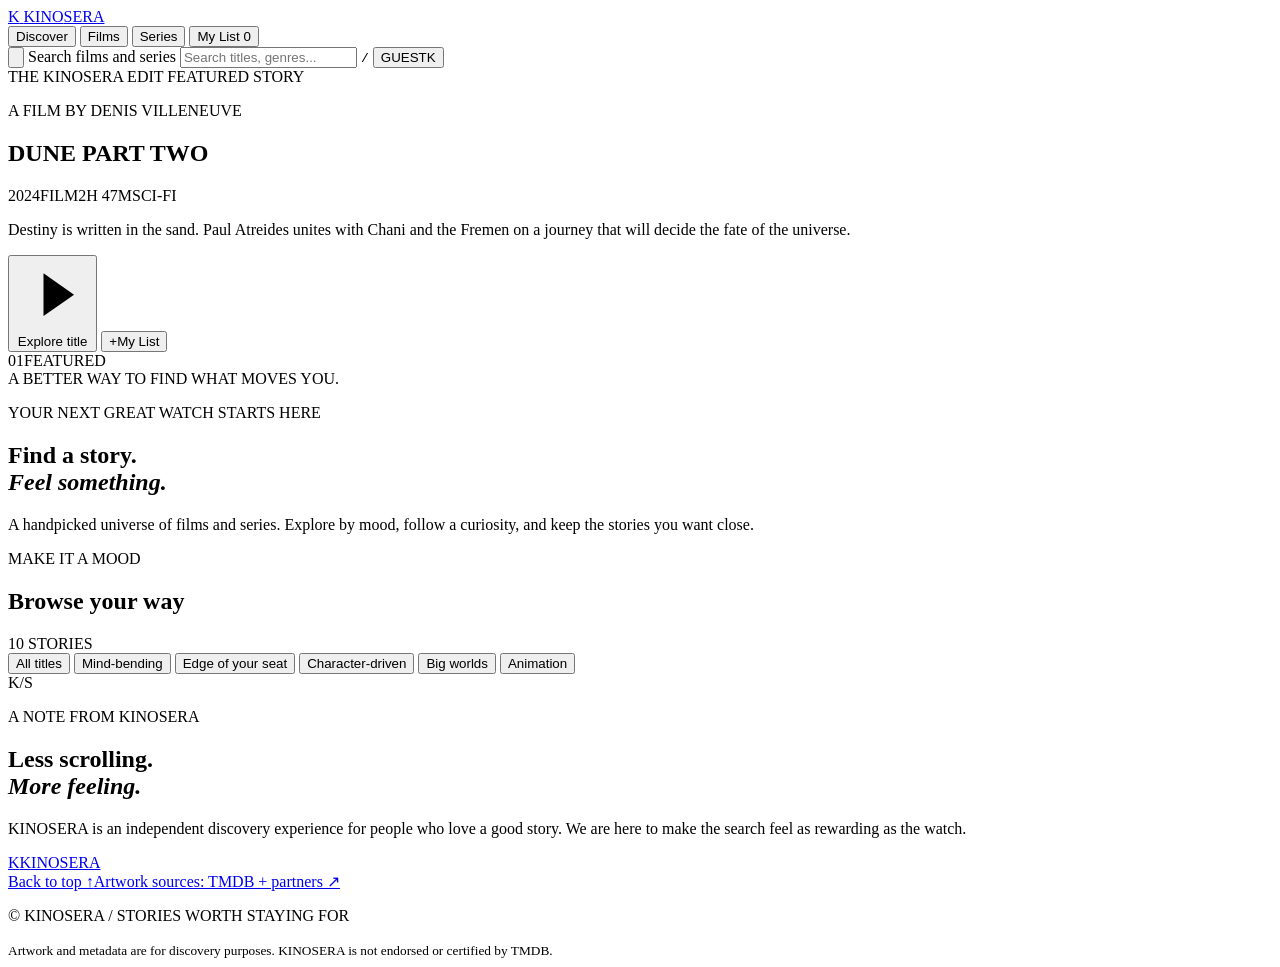
==== public/index.html @ 2743f326 "Prepare Cloudflare static asset deployment: public/index.html" ====
<!doctype html>
<html lang="en">
<head>
  <meta charset="UTF-8">
  <meta name="viewport" content="width=device-width, initial-scale=1">
  <meta name="theme-color" content="#08090c">
  <meta name="description" content="KINOSERA — a considered universe of films and series. Find the story you have been looking for.">
  <title>KINOSERA — Stories worth staying for</title>
  <link rel="preconnect" href="https://fonts.googleapis.com">
  <link rel="preconnect" href="https://fonts.gstatic.com" crossorigin>
  <link rel="preconnect" href="https://image.tmdb.org">
  <link href="https://fonts.googleapis.com/css2?family=DM+Sans:wght@400;500;600;700&family=Instrument+Serif:ital@0;1&family=Manrope:wght@400;500;600;700;800&display=swap" rel="stylesheet">
  <link rel="stylesheet" href="styles.css">
</head>
<body>
  <div class="site-noise" aria-hidden="true"></div>
  <header class="topbar" id="topbar">
    <a class="brand" href="#top" aria-label="KINOSERA home">
      <span class="brand-mark">K</span>
      <span class="brand-name">KINO<span>SERA</span></span>
    </a>

    <nav class="main-nav" aria-label="Main navigation">
      <button class="nav-link is-active" data-view="all">Discover</button>
      <button class="nav-link" data-view="film">Films</button>
      <button class="nav-link" data-view="series">Series</button>
      <button class="nav-link" data-view="list">My List <span class="list-count" id="listCount">0</span></button>
    </nav>

    <div class="top-actions">
      <button class="icon-button search-toggle" id="searchToggle" aria-label="Open search" aria-expanded="false">
        <svg viewBox="0 0 24 24" aria-hidden="true"><circle cx="10.8" cy="10.8" r="6.8"></circle><path d="m16 16 4.2 4.2"></path></svg>
      </button>
      <label class="search-field" id="searchField">
        <span class="sr-only">Search films and series</span>
        <input id="searchInput" type="search" placeholder="Search titles, genres..." autocomplete="off">
        <kbd>/</kbd>
      </label>
      <button class="profile-button" id="profileToggle" aria-expanded="false" aria-label="Guest profile">
        <span class="profile-label">GUEST</span><span class="profile-avatar">K</span>
      </button>
      <div class="profile-menu" id="profileMenu" hidden>
        <strong>Guest profile</strong>
        <span>Your list is saved on this device.</span>
        <span class="profile-menu-note">Accounts are coming later.</span>
      </div>
    </div>
  </header>

  <main id="top">
    <section class="hero" aria-labelledby="heroTitle">
      <div class="hero-backdrop" role="img" aria-label="Dune: Part Two cinematic desert backdrop"></div>
      <div class="hero-vignette"></div>
      <div class="hero-content">
        <div class="hero-overline"><span class="overline-rule"></span> THE KINOSERA EDIT <span class="overline-dot"></span> FEATURED STORY</div>
        <p class="hero-kicker">A FILM BY DENIS VILLENEUVE</p>
        <h1 id="heroTitle">DUNE <span>PART TWO</span></h1>
        <div class="hero-meta">
          <span>2024</span><i></i><span>FILM</span><i></i><span>2H 47M</span><i></i><span>SCI-FI</span>
        </div>
        <p class="hero-description">Destiny is written in the sand. Paul Atreides unites with Chani and the Fremen on a journey that will decide the fate of the universe.</p>
        <div class="hero-actions">
          <button class="button button-primary" id="heroDetails"><svg viewBox="0 0 24 24" aria-hidden="true"><path d="m9 5 10 7-10 7z"></path></svg> Explore title</button>
          <button class="button button-secondary" id="heroSave"><span class="button-plus">+</span><span id="heroSaveText">My List</span></button>
        </div>
      </div>
      <div class="hero-index"><span>01</span><span class="hero-index-line"></span><span>FEATURED</span></div>
      <div class="hero-bottom-note">A BETTER WAY TO FIND WHAT MOVES YOU.</div>
    </section>

    <div class="page-content">
      <section class="welcome-strip">
        <div>
          <p class="eyebrow">YOUR NEXT GREAT WATCH STARTS HERE</p>
          <h2>Find a story.<br><em>Feel something.</em></h2>
        </div>
        <p class="welcome-copy">A handpicked universe of films and series. Explore by mood, follow a curiosity, and keep the stories you want close.</p>
      </section>

      <section class="discovery-tools" aria-label="Browse catalogue">
        <div class="browse-heading">
          <div><p class="eyebrow">MAKE IT A MOOD</p><h2>Browse your way</h2></div>
          <span id="catalogueCount">10 STORIES</span>
        </div>
        <div class="genre-chips" id="genreChips">
          <button class="genre-chip is-active" data-genre="All">All titles</button>
          <button class="genre-chip" data-genre="Sci-Fi">Mind-bending</button>
          <button class="genre-chip" data-genre="Thriller">Edge of your seat</button>
          <button class="genre-chip" data-genre="Drama">Character-driven</button>
          <button class="genre-chip" data-genre="Adventure">Big worlds</button>
          <button class="genre-chip" data-genre="Animation">Animation</button>
        </div>
      </section>

      <section class="search-view" id="searchView" hidden>
        <div class="section-heading"><div><p class="eyebrow">THE KINOSERA INDEX</p><h2 id="searchHeading">Search results</h2></div><span id="searchCount"></span></div>
        <div class="poster-grid" id="searchGrid"></div>
        <div class="empty-state" id="searchEmpty" hidden><span class="empty-mark">K</span><h3>No stories found.</h3><p>Try another title, genre, or a shorter search.</p></div>
      </section>

      <section class="catalogue" id="catalogue">
        <div id="railsRoot"></div>
        <div class="empty-state list-empty" id="listEmpty" hidden>
          <span class="empty-mark">K</span><h3>Your list is still a blank page.</h3>
          <p>Save the films and series you want to come back to. They will be waiting here.</p>
          <button class="button button-primary" id="backToDiscover">Explore the catalogue</button>
        </div>
      </section>

      <section class="about-band">
        <div class="about-monogram">K<span>/</span>S</div>
        <div><p class="eyebrow">A NOTE FROM KINOSERA</p><h2>Less scrolling.<br><em>More feeling.</em></h2></div>
        <p>KINOSERA is an independent discovery experience for people who love a good story. We are here to make the search feel as rewarding as the watch.</p>
      </section>
    </div>
  </main>

  <footer class="footer">
    <a class="brand footer-brand" href="#top"><span class="brand-mark">K</span><span class="brand-name">KINO<span>SERA</span></span></a>
    <div class="footer-links"><a href="#top">Back to top ↑</a><a href="https://www.themoviedb.org/" target="_blank" rel="noopener noreferrer">Artwork sources: TMDB + partners ↗</a></div>
    <p>© <span id="year"></span> KINOSERA <span class="footer-divider">/</span> STORIES WORTH STAYING FOR</p>
    <small>Artwork and metadata are for discovery purposes. KINOSERA is not endorsed or certified by TMDB.</small>
  </footer>

  <dialog class="detail-dialog" id="detailDialog" aria-labelledby="detailTitle">
    <button class="dialog-close" id="dialogClose" aria-label="Close details">×</button>
    <div id="dialogContent"></div>
  </dialog>
  <div class="toast" id="toast" role="status" aria-live="polite"></div>
  <script src="app.js"></script>
</body>
</html>
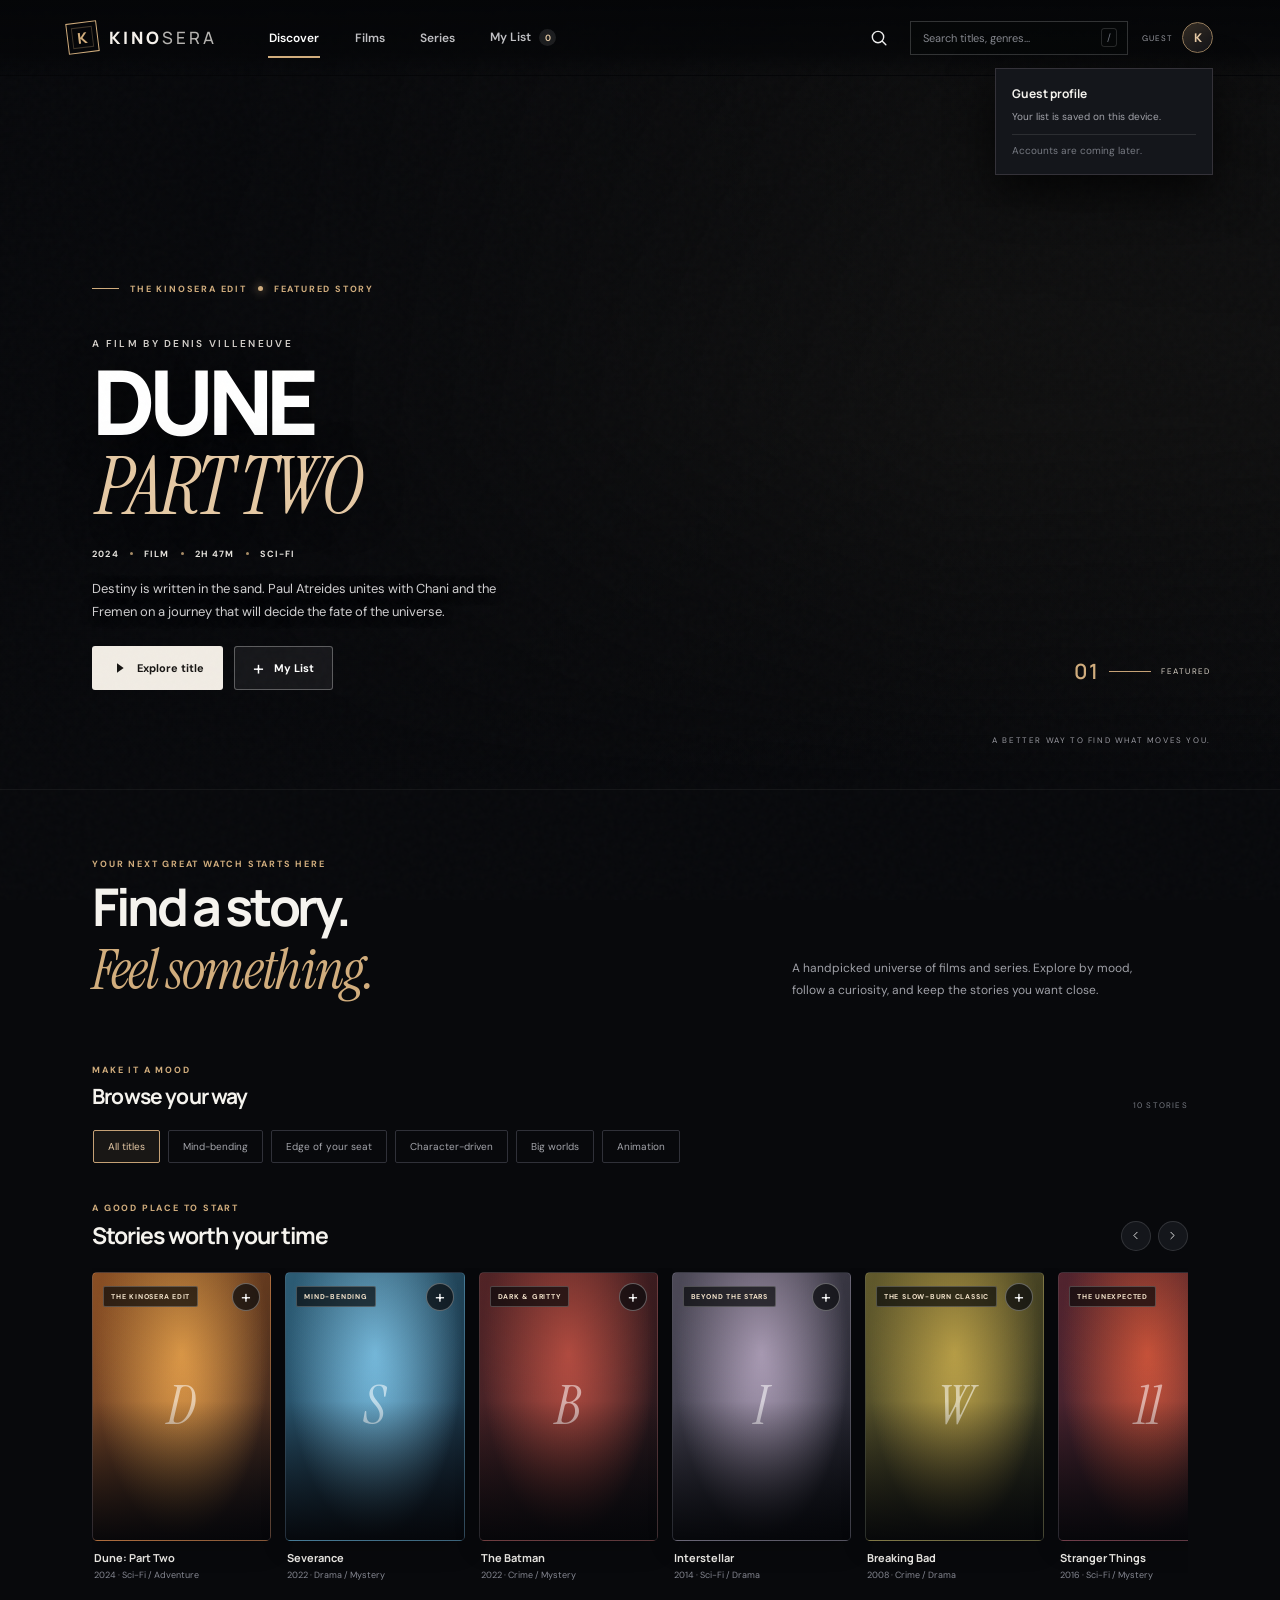
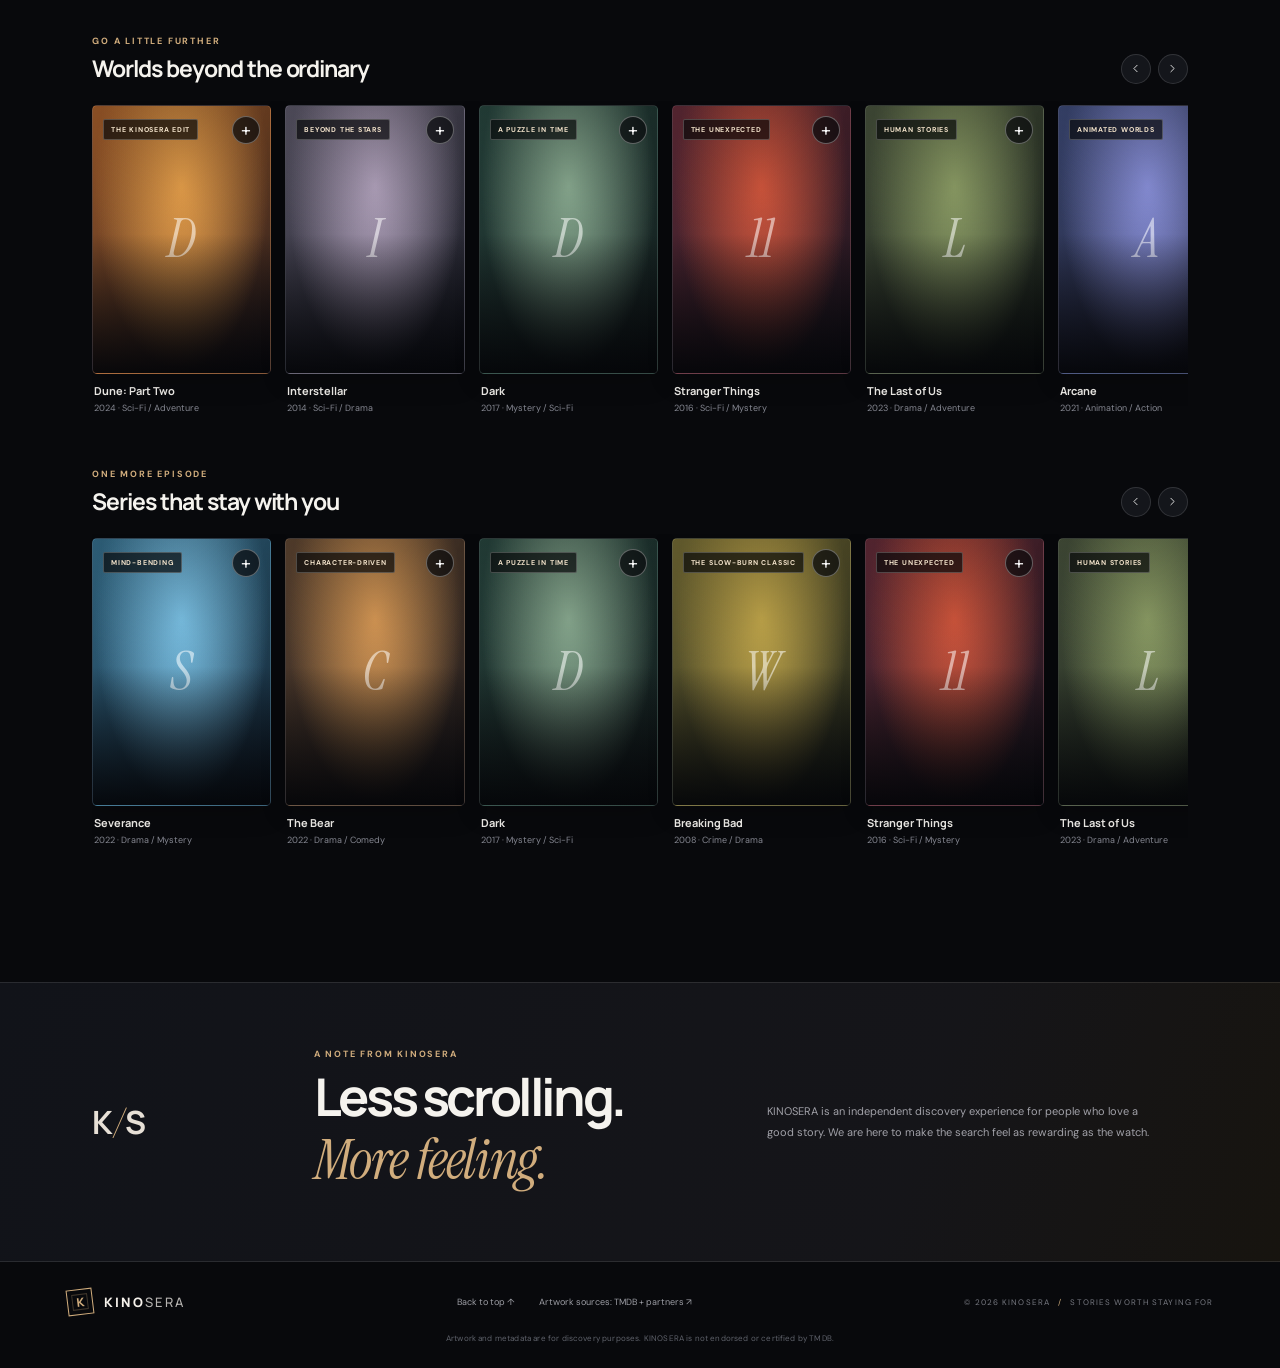
==== commit de6b02fd: "Polish KINOSERA site metadata" ====
--- a/public/index.html
+++ b/public/index.html
@@ -4,6 +4,7 @@
   <meta charset="UTF-8">
   <meta name="viewport" content="width=device-width, initial-scale=1">
   <meta name="theme-color" content="#08090c">
+  <meta name="application-name" content="KINOSERA">
   <meta name="description" content="KINOSERA — a considered universe of films and series. Find the story you have been looking for.">
   <title>KINOSERA — Stories worth staying for</title>
   <link rel="preconnect" href="https://fonts.googleapis.com">
--- a/public/styles.css
+++ b/public/styles.css
@@ -0,0 +1,262 @@
+:root{
+  color-scheme:dark;
+  --bg:#08090c;
+  --surface:#111318;
+  --surface-2:#171920;
+  --text:#f5f3ee;
+  --muted:#a2a3aa;
+  --subtle:#777a83;
+  --line:rgba(255,255,255,.1);
+  --gold:#d1ad7d;
+  --gold-soft:#e7cba7;
+  --red:#a64037;
+  --font-display:"Manrope",sans-serif;
+  --font-body:"DM Sans",sans-serif;
+  --font-editorial:"Instrument Serif",Georgia,serif;
+}
+*{box-sizing:border-box}
+html{scroll-behavior:smooth;scroll-padding-top:86px}
+body{margin:0;min-width:320px;background:var(--bg);color:var(--text);font-family:var(--font-body);overflow-x:hidden}
+body,button,input{font-family:var(--font-body)}
+button,a{-webkit-tap-highlight-color:transparent}
+button{color:inherit}
+a{color:inherit;text-decoration:none}
+button:focus-visible,a:focus-visible,input:focus-visible{outline:2px solid var(--gold);outline-offset:4px}
+::selection{background:var(--gold);color:#15120d}
+.sr-only{position:absolute;width:1px;height:1px;padding:0;margin:-1px;overflow:hidden;clip:rect(0,0,0,0);white-space:nowrap;border:0}
+.site-noise{position:fixed;inset:0;z-index:10;pointer-events:none;opacity:.035;background-image:url("data:image/svg+xml,%3Csvg viewBox='0 0 180 180' xmlns='http://www.w3.org/2000/svg'%3E%3Cfilter id='n'%3E%3CfeTurbulence type='fractalNoise' baseFrequency='.85' numOctaves='3' stitchTiles='stitch'/%3E%3C/filter%3E%3Crect width='100%25' height='100%25' filter='url(%23n)' opacity='.6'/%3E%3C/svg%3E")}
+.topbar{height:76px;position:fixed;inset:0 0 auto;z-index:30;display:flex;align-items:center;gap:clamp(22px,4vw,62px);padding:0 clamp(22px,5.2vw,82px);background:linear-gradient(180deg,rgba(5,6,8,.96),rgba(5,6,8,.72) 70%,transparent);transition:background .25s,border-color .25s;border-bottom:1px solid transparent}
+.topbar.scrolled{background:rgba(8,9,12,.94);border-color:var(--line);backdrop-filter:blur(18px)}
+.brand{display:inline-flex;align-items:center;gap:11px;flex:0 0 auto}
+.brand-mark{display:grid;place-items:center;width:31px;height:31px;border:1px solid var(--gold);color:var(--gold);font:800 15px var(--font-display);transform:rotate(-7deg);position:relative}
+.brand-mark:after{content:"";position:absolute;inset:4px;border:1px solid rgba(209,173,125,.28)}
+.brand-name{font:800 17px var(--font-display);letter-spacing:.18em;color:#f5f1eb}
+.brand-name span{font-weight:500;color:#b6b4b1}
+.main-nav{display:flex;align-items:center;gap:clamp(18px,2.6vw,38px);height:100%}
+.nav-link{height:100%;position:relative;border:0;background:transparent;padding:0 1px;color:#c0c0c3;font-size:12px;font-weight:600;cursor:pointer;transition:color .2s}
+.nav-link:hover,.nav-link.is-active{color:#fff}
+.nav-link.is-active:after{content:"";position:absolute;bottom:17px;left:0;right:0;height:2px;background:var(--gold)}
+.list-count{display:inline-grid;place-items:center;min-width:17px;height:17px;padding:0 4px;margin-left:5px;border-radius:20px;background:#ffffff18;color:var(--gold-soft);font-size:9px}
+.top-actions{margin-left:auto;display:flex;align-items:center;gap:14px;position:relative}
+.icon-button{width:34px;height:34px;display:grid;place-items:center;border:0;background:transparent;color:#eee;cursor:pointer}
+.icon-button svg{width:20px;fill:none;stroke:currentColor;stroke-width:1.7;stroke-linecap:round}
+.search-field{width:clamp(150px,17vw,235px);height:34px;display:flex;align-items:center;gap:8px;padding:0 10px;border:1px solid rgba(255,255,255,.18);background:rgba(7,8,10,.28);transition:border-color .2s,background .2s}
+.search-field:focus-within{border-color:var(--gold);background:#090a0d}
+.search-field input{width:100%;min-width:0;border:0;outline:0;background:transparent;color:#fff;font-size:11px}
+.search-field input::placeholder{color:#85878e}
+.search-field kbd{color:#737781;font:10px var(--font-body);border:1px solid #ffffff24;padding:2px 5px;border-radius:3px}
+.profile-button{display:flex;align-items:center;gap:9px;border:0;background:transparent;cursor:pointer;padding:2px 0}
+.profile-label{font-size:8px;letter-spacing:.14em;color:#9a9ba2}
+.profile-avatar{display:grid;place-items:center;width:31px;height:31px;border-radius:50%;border:1px solid #947b5b;background:linear-gradient(145deg,#352d24,#121318);color:var(--gold-soft);font:800 12px var(--font-display)}
+.profile-menu{position:absolute;top:48px;right:0;width:218px;padding:16px;background:#14161b;border:1px solid #343239;box-shadow:0 16px 45px #000b;display:grid;gap:7px}
+.profile-menu strong{font:700 12px var(--font-display)}
+.profile-menu span{font-size:10px;color:var(--muted);line-height:1.5}
+.profile-menu .profile-menu-note{color:#777a82;border-top:1px solid var(--line);padding-top:8px;margin-top:3px}
+.hero{height:min(790px,100svh);min-height:650px;position:relative;display:flex;align-items:flex-end;overflow:hidden;background:#111;isolation:isolate;padding:0 clamp(24px,7.2vw,112px) 100px}
+.hero-backdrop{position:absolute;z-index:-3;inset:0;background-image:url("https://image.tmdb.org/t/p/w1280/o869RihWTdTyBcEZBjz0izvEsVf.jpg");background-size:cover;background-position:center 43%;transform:scale(1.025);animation:hero-settle 1.4s ease-out both}
+@keyframes hero-settle{from{transform:scale(1.09);filter:brightness(.7)}to{transform:scale(1.025);filter:brightness(1)}}
+.hero-vignette{position:absolute;z-index:-2;inset:0;background:linear-gradient(90deg,#08090cf7 0%,rgba(8,9,12,.92) 20%,rgba(8,9,12,.58) 42%,rgba(8,9,12,.1) 74%,rgba(8,9,12,.12) 100%),linear-gradient(0deg,#08090c 0%,rgba(8,9,12,.58) 13%,transparent 46%,rgba(8,9,12,.26) 100%),radial-gradient(ellipse at 77% 45%,transparent 20%,rgba(0,0,0,.24) 90%)}
+.hero-content{position:relative;z-index:2;width:min(640px,62vw);padding-top:100px}
+.hero-overline,.eyebrow{font-size:9px;font-weight:700;letter-spacing:.2em;color:var(--gold);text-transform:uppercase}
+.hero-overline{display:flex;align-items:center;gap:11px}
+.overline-rule{width:27px;height:1px;background:var(--gold)}
+.overline-dot{width:5px;height:5px;border-radius:50%;background:var(--gold);box-shadow:0 0 10px #d1ad7d}
+.hero-kicker{margin:42px 0 10px;color:#d7d3ce;font-size:10px;letter-spacing:.23em;font-weight:600}
+.hero h1{margin:0;color:#fff;font:800 clamp(54px,7vw,96px)/.91 var(--font-display);letter-spacing:-.075em;text-shadow:0 4px 36px #0008}
+.hero h1 span{display:block;font:italic 400 .88em/.98 var(--font-editorial);letter-spacing:-.035em;color:#e5c9a4;margin:7px 0 0 4px}
+.hero-meta{display:flex;align-items:center;gap:11px;margin-top:22px;color:#e5e2dc;font-size:9px;font-weight:700;letter-spacing:.13em}
+.hero-meta i{width:3px;height:3px;border-radius:50%;background:var(--gold);opacity:.8}
+.hero-description{max-width:445px;margin:17px 0 23px;color:#d0cfd0;font-size:13px;line-height:1.78;text-shadow:0 1px 12px #0008}
+.hero-actions{display:flex;align-items:center;gap:11px}
+.button{min-height:44px;display:inline-flex;align-items:center;justify-content:center;gap:10px;padding:0 18px;border:1px solid transparent;border-radius:3px;font-size:11px;font-weight:700;cursor:pointer;transition:transform .2s,background .2s,border-color .2s,color .2s}
+.button:hover{transform:translateY(-2px)}
+.button svg{width:16px;height:16px;fill:currentColor}
+.button-primary{background:#f1ece4;color:#171513}
+.button-primary:hover{background:#fff}
+.button-secondary{background:rgba(35,35,38,.58);border-color:rgba(255,255,255,.3);color:#fff;backdrop-filter:blur(8px)}
+.button-secondary:hover{border-color:var(--gold);background:#161619}
+.button-plus{font-size:20px;font-weight:400;line-height:1}
+.hero-index{position:absolute;right:clamp(24px,5.4vw,82px);bottom:105px;display:flex;align-items:center;gap:10px;color:#d8d1c7;font-size:8px;letter-spacing:.18em}
+.hero-index span:first-child{font:600 21px var(--font-display);color:var(--gold)}
+.hero-index-line{width:42px;height:1px;background:#c6a276}
+.hero-bottom-note{position:absolute;right:clamp(24px,5.4vw,82px);bottom:45px;color:#9a9aa1;font-size:8px;letter-spacing:.2em}
+.page-content{position:relative;z-index:1;margin-top:-1px}
+.welcome-strip{display:flex;justify-content:space-between;align-items:flex-end;gap:30px;padding:68px clamp(24px,7.2vw,112px) 58px;border-top:1px solid #ffffff0d}
+.eyebrow{margin:0 0 12px}
+.welcome-strip h2,.about-band h2{margin:0;font:700 clamp(32px,4.2vw,52px)/.98 var(--font-display);letter-spacing:-.065em}
+.welcome-strip h2 em,.about-band h2 em{font:italic 400 1.08em var(--font-editorial);letter-spacing:-.025em;color:var(--gold)}
+.welcome-copy{max-width:370px;margin:0 2vw 5px 0;color:#9fa0a7;font-size:12px;line-height:1.85}
+.discovery-tools{padding:0 clamp(24px,7.2vw,112px) 34px}
+.browse-heading{display:flex;align-items:flex-end;justify-content:space-between;gap:20px}
+.browse-heading h2{margin:0;font:700 21px var(--font-display);letter-spacing:-.04em}
+.browse-heading .eyebrow{margin-bottom:6px}
+.browse-heading>span,.section-count{font-size:8px;letter-spacing:.15em;color:#777a82}
+.genre-chips{display:flex;gap:8px;overflow-x:auto;padding:20px 1px 5px;scrollbar-width:none}
+.genre-chips::-webkit-scrollbar{display:none}
+.genre-chip{flex:0 0 auto;padding:9px 14px;border:1px solid #303139;border-radius:2px;background:transparent;color:#a3a4aa;font-size:10px;cursor:pointer;transition:all .2s}
+.genre-chip:hover,.genre-chip.is-active{border-color:#c5a176;color:#e7cba7;background:rgba(197,161,118,.09)}
+.catalogue{padding:0 0 32px}
+.media-section{margin:0 0 42px;padding:0 clamp(24px,7.2vw,112px)}
+.section-heading{display:flex;align-items:flex-end;justify-content:space-between;gap:20px;margin-bottom:17px}
+.section-heading h2{margin:0;font:700 clamp(18px,2vw,23px) var(--font-display);letter-spacing:-.045em}
+.section-heading .eyebrow{margin-bottom:5px}
+.rail-controls{display:flex;align-items:center;gap:7px}
+.rail-control{width:30px;height:30px;display:grid;place-items:center;border:1px solid #ffffff21;border-radius:50%;background:#14161b;color:#ddd;cursor:pointer;transition:all .2s}
+.rail-control:hover{border-color:var(--gold);color:var(--gold);background:#1b1a18}
+.rail-control svg{width:13px;height:13px;fill:none;stroke:currentColor;stroke-width:1.8;stroke-linecap:round;stroke-linejoin:round}
+.poster-rail{display:grid;grid-auto-flow:column;grid-auto-columns:clamp(142px,14vw,196px);gap:14px;overflow-x:auto;overscroll-behavior-inline:contain;scroll-snap-type:x mandatory;scrollbar-width:none;padding:4px 3px 12px}
+.poster-rail::-webkit-scrollbar{display:none}
+.poster-grid{display:grid;grid-template-columns:repeat(5,minmax(0,1fr));gap:24px 16px;padding:4px 0 28px}
+.poster-card{min-width:0;position:relative;scroll-snap-align:start;cursor:pointer;transition:transform .28s ease}
+.poster-card:hover{transform:translateY(-5px)}
+.poster-frame{position:relative;aspect-ratio:2/3;overflow:hidden;border-radius:5px;background:linear-gradient(145deg,var(--poster-a,#3c3a3c),var(--poster-b,#13151a));border:1px solid rgba(255,255,255,.09);box-shadow:0 8px 24px #0003;isolation:isolate}
+.poster-frame:before{content:"";position:absolute;inset:0;z-index:1;background:linear-gradient(0deg,rgba(4,5,8,.92),transparent 52%,rgba(0,0,0,.18));pointer-events:none}
+.poster-frame:after{content:"";position:absolute;inset:0;z-index:0;background:radial-gradient(ellipse at 50% 35%,var(--poster-glow,#b88b5a),transparent 68%);opacity:.23}
+.poster-art{position:absolute;inset:0;width:100%;height:100%;object-fit:cover;object-position:center;z-index:0;transition:transform .55s cubic-bezier(.2,.65,.25,1),filter .3s}
+.poster-card:hover .poster-art{transform:scale(1.055);filter:saturate(1.08)}
+.poster-card.no-art .poster-art{display:none}
+.poster-fallback{position:absolute;inset:0;z-index:0;display:grid;place-items:center;color:#ffffffaa;font:italic 54px var(--font-editorial);background:radial-gradient(ellipse at 50% 30%,var(--poster-glow,#b88b5a),transparent 70%),linear-gradient(145deg,var(--poster-a,#3c3a3c),var(--poster-b,#13151a))}
+.poster-topline{position:absolute;z-index:2;left:10px;right:10px;top:10px;display:flex;justify-content:space-between;align-items:center}
+.poster-badge{padding:5px 7px;border:1px solid #ffffff38;background:#08090bb3;color:#f3e3cb;border-radius:2px;font-size:7px;letter-spacing:.11em;font-weight:700}
+.poster-save{width:28px;height:28px;display:grid;place-items:center;border:1px solid #ffffff53;border-radius:50%;background:#090a0dba;color:#fff;font-size:18px;line-height:1;cursor:pointer;backdrop-filter:blur(8px);transition:all .2s}
+.poster-save:hover,.poster-save.is-saved{border-color:var(--gold);color:var(--gold-soft);background:#17130f}
+.poster-overlay{position:absolute;z-index:2;inset:auto 0 0;padding:14px 12px 12px;opacity:0;transform:translateY(7px);transition:opacity .25s,transform .25s}
+.poster-card:hover .poster-overlay,.poster-card:focus-within .poster-overlay{opacity:1;transform:translateY(0)}
+.poster-overlay strong{display:block;font:700 13px var(--font-display);line-height:1.25}
+.poster-overlay span{display:block;margin-top:5px;color:#d0cdd0;font-size:8px;letter-spacing:.1em}
+.poster-caption{padding:9px 2px 0}
+.poster-caption strong{display:block;white-space:nowrap;overflow:hidden;text-overflow:ellipsis;font:700 11px var(--font-display);color:#eeece8}
+.poster-caption span{display:block;margin-top:4px;color:#858791;font-size:9px}
+.poster-card:hover .poster-caption strong{color:var(--gold-soft)}
+.empty-state{min-height:250px;display:flex;flex-direction:column;align-items:center;justify-content:center;text-align:center;padding:28px 18px;color:#989aa2}
+.empty-state[hidden]{display:none}
+.empty-mark{width:42px;height:42px;display:grid;place-items:center;margin-bottom:12px;border:1px solid #9b805d;color:var(--gold);font:700 17px var(--font-display);transform:rotate(-7deg)}
+.empty-state h3{margin:4px 0 7px;color:#f0ece6;font:700 19px var(--font-display)}
+.empty-state p{max-width:340px;margin:0 0 18px;font-size:11px;line-height:1.7}
+.about-band{display:grid;grid-template-columns:.45fr 1fr 1fr;gap:32px;align-items:center;margin-top:50px;padding:65px clamp(24px,7.2vw,112px);background:linear-gradient(110deg,#111319,#151519 70%,#17140f);border-top:1px solid var(--line);border-bottom:1px solid var(--line)}
+.about-monogram{font:700 32px var(--font-display);letter-spacing:-.1em;color:#e7e0d6}
+.about-monogram span{color:var(--gold);font:italic 400 32px var(--font-editorial);margin:0 5px}
+.about-band>p:last-child{max-width:390px;margin:0;color:#a1a1a8;font-size:11px;line-height:1.9}
+.footer{display:grid;grid-template-columns:auto 1fr auto;gap:18px;align-items:center;padding:27px clamp(24px,5.2vw,82px) 25px;color:#777981}
+.footer-brand .brand-mark{width:26px;height:26px;font-size:12px}
+.footer-brand .brand-name{font-size:13px}
+.footer-links{display:flex;justify-content:center;gap:24px}
+.footer-links a{font-size:9px;color:#9c9da4;transition:color .2s}
+.footer-links a:hover{color:var(--gold-soft)}
+.footer p{margin:0;text-align:right;font-size:8px;letter-spacing:.14em}
+.footer-divider{color:var(--gold);padding:0 5px}
+.footer small{grid-column:1/-1;text-align:center;color:#5f626b;font-size:8px;letter-spacing:.02em}
+.search-view{padding:8px clamp(24px,7.2vw,112px) 30px}
+.search-view[hidden]{display:none}
+.search-view .section-heading{margin-bottom:24px}
+.search-view .section-heading h2{font-size:28px}
+.detail-dialog{width:min(790px,calc(100% - 28px));max-width:790px;max-height:min(88vh,760px);padding:0;border:1px solid #48423a;border-radius:7px;background:#111318;color:var(--text);box-shadow:0 30px 110px #000d;overflow:auto}
+.detail-dialog::backdrop{background:rgba(2,3,5,.84);backdrop-filter:blur(8px)}
+.dialog-close{position:absolute;z-index:5;top:13px;right:14px;width:34px;height:34px;display:grid;place-items:center;border:1px solid #ffffff35;border-radius:50%;background:#090a0dbb;color:#fff;font-size:24px;line-height:1;cursor:pointer}
+.detail-layout{display:grid;grid-template-columns:minmax(220px,.78fr) 1.22fr;min-height:440px}
+.detail-art-wrap{position:relative;min-height:400px;background:#191b21}
+.detail-art{position:absolute;inset:0;width:100%;height:100%;object-fit:cover}
+.detail-art-wrap:after{content:"";position:absolute;inset:0;background:linear-gradient(0deg,#11131866,transparent 65%)}
+.detail-info{align-self:center;padding:54px 42px 42px}
+.detail-label{display:flex;align-items:center;gap:8px;color:var(--gold);font-size:8px;font-weight:700;letter-spacing:.19em;text-transform:uppercase}
+.detail-info h2{margin:13px 0 12px;font:800 clamp(27px,4vw,38px)/1.02 var(--font-display);letter-spacing:-.06em}
+.detail-meta{display:flex;flex-wrap:wrap;gap:8px;align-items:center;color:#c0c0c4;font-size:9px;letter-spacing:.1em}
+.detail-meta span+span:before{content:"·";margin-right:8px;color:var(--gold)}
+.detail-info p{margin:22px 0;color:#b9bac0;font-size:12px;line-height:1.9}
+.detail-tags{display:flex;flex-wrap:wrap;gap:7px;margin:18px 0}
+.detail-tags span{padding:6px 9px;border:1px solid #343740;border-radius:2px;color:#b8b9bf;font-size:8px}
+.detail-actions{display:flex;gap:9px;flex-wrap:wrap;margin-top:23px}
+.detail-source{display:inline-flex;align-items:center;gap:7px;min-height:42px;padding:0 13px;border:1px solid #3d3f47;border-radius:3px;color:#c4c4c8;font-size:10px}
+.toast{position:fixed;z-index:60;left:50%;bottom:24px;transform:translate(-50%,16px);padding:11px 16px;border:1px solid #5a4d3b;border-radius:3px;background:#171611;color:#f0dfc7;font-size:10px;box-shadow:0 12px 35px #0008;opacity:0;pointer-events:none;transition:opacity .22s,transform .22s}
+.toast.is-visible{opacity:1;transform:translate(-50%,0)}
+@media(min-width:1500px){
+  .hero{height:min(850px,90vh)}
+  .poster-rail{grid-auto-columns:205px}
+}
+@media(max-width:1000px){
+  .topbar{gap:24px;padding-inline:28px}
+  .main-nav{gap:19px}
+  .hero{padding-left:6%;padding-bottom:90px}
+  .hero-content{width:min(600px,72vw)}
+  .hero-vignette{background:linear-gradient(90deg,#08090cf5 0%,rgba(8,9,12,.82) 36%,rgba(8,9,12,.28) 80%),linear-gradient(0deg,#08090c 0%,transparent 62%)}
+  .media-section{padding-inline:6%}
+  .discovery-tools,.welcome-strip,.about-band{padding-left:6%;padding-right:6%}
+  .search-view{padding-inline:6%}
+  .poster-grid{grid-template-columns:repeat(4,minmax(0,1fr))}
+}
+@media(max-width:700px){
+  html{scroll-padding-top:70px}
+  .topbar{height:65px;padding:0 17px;gap:13px}
+  .brand{gap:8px}
+  .brand-mark{width:27px;height:27px;font-size:13px}
+  .brand-name{font-size:14px;letter-spacing:.14em}
+  .main-nav{gap:13px;margin-left:auto}
+  .nav-link{font-size:10px}
+  .nav-link:nth-child(2),.nav-link:nth-child(3){display:none}
+  .nav-link.is-active:after{bottom:12px}
+  .list-count{min-width:15px;height:15px;font-size:8px;margin-left:2px}
+  .top-actions{gap:6px;margin-left:3px}
+  .search-field{display:none;position:absolute;top:45px;right:43px;width:min(260px,calc(100vw - 95px));background:#101116;border-color:#5b4c39;box-shadow:0 8px 24px #0008}
+  .search-field.is-open{display:flex}
+  .search-field kbd{display:none}
+  .icon-button{width:30px;height:30px}
+  .icon-button svg{width:18px}
+  .profile-label{display:none}
+  .profile-avatar{width:27px;height:27px;font-size:11px}
+  .profile-menu{top:43px;right:0}
+  .hero{height:690px;min-height:650px;max-height:820px;padding:0 22px 72px;align-items:flex-end}
+  .hero-backdrop{background-position:58% center;transform:scale(1.02)}
+  .hero-vignette{background:linear-gradient(0deg,#08090c 0%,rgba(8,9,12,.93) 16%,rgba(8,9,12,.55) 52%,rgba(8,9,12,.25) 100%),linear-gradient(90deg,rgba(8,9,12,.7),transparent 100%)}
+  .hero-content{width:100%;padding-top:110px}
+  .hero-overline{font-size:7px;letter-spacing:.17em;gap:8px}
+  .overline-rule{width:19px}
+  .hero-kicker{margin-top:25px;font-size:8px}
+  .hero h1{font-size:clamp(48px,15vw,70px)}
+  .hero h1 span{font-size:.84em}
+  .hero-meta{margin-top:16px;gap:8px;font-size:8px}
+  .hero-description{max-width:390px;font-size:11px;line-height:1.7;margin:13px 0 17px}
+  .button{min-height:42px;padding:0 13px;font-size:10px}
+  .hero-index{display:none}
+  .hero-bottom-note{right:22px;bottom:26px;font-size:7px}
+  .welcome-strip{display:block;padding:43px 22px 35px}
+  .welcome-strip h2{font-size:38px}
+  .welcome-copy{max-width:420px;margin:18px 0 0;font-size:11px}
+  .discovery-tools{padding:5px 22px 26px}
+  .browse-heading h2{font-size:18px}
+  .browse-heading>span{font-size:7px}
+  .genre-chips{padding-top:15px;gap:6px}
+  .genre-chip{font-size:9px;padding:8px 11px}
+  .media-section{padding-inline:22px;margin-bottom:30px}
+  .section-heading{margin-bottom:12px}
+  .section-heading h2{font-size:17px}
+  .section-heading .eyebrow{font-size:7px}
+  .rail-controls{display:none}
+  .poster-rail{grid-auto-columns:clamp(126px,37vw,164px);gap:10px;padding-bottom:8px}
+  .poster-caption{padding-top:8px}
+  .poster-caption strong{font-size:10px}
+  .poster-caption span{font-size:8px}
+  .poster-overlay{display:none}
+  .poster-grid{grid-template-columns:repeat(2,minmax(0,1fr));gap:19px 12px}
+  .search-view{padding:4px 22px 20px}
+  .search-view .section-heading h2{font-size:23px}
+  .about-band{grid-template-columns:1fr;gap:16px;margin-top:30px;padding:39px 22px}
+  .about-monogram{display:none}
+  .about-band h2{font-size:39px}
+  .about-band>p:last-child{font-size:10px;margin-top:3px}
+  .footer{grid-template-columns:1fr auto;gap:14px;padding:24px 22px 20px}
+  .footer-links{grid-column:1/-1;grid-row:2;justify-content:flex-start;gap:18px}
+  .footer p{grid-column:2;grid-row:1;font-size:7px}
+  .footer small{font-size:7px;text-align:left;line-height:1.6}
+  .detail-dialog{width:calc(100% - 22px);max-height:90vh}
+  .detail-layout{grid-template-columns:1fr}
+  .detail-art-wrap{min-height:220px;max-height:260px}
+  .detail-art{object-position:center 35%}
+  .detail-info{padding:26px 23px 27px}
+  .detail-info h2{font-size:27px;padding-right:20px}
+  .detail-info p{font-size:11px;margin:15px 0}
+  .detail-actions{margin-top:17px}
+  .toast{bottom:16px;width:max-content;max-width:calc(100vw - 30px);text-align:center}
+}
+@media(prefers-reduced-motion:reduce){
+  *,*::before,*::after{scroll-behavior:auto!important;animation-duration:.01ms!important;animation-iteration-count:1!important;transition-duration:.01ms!important}
+}
